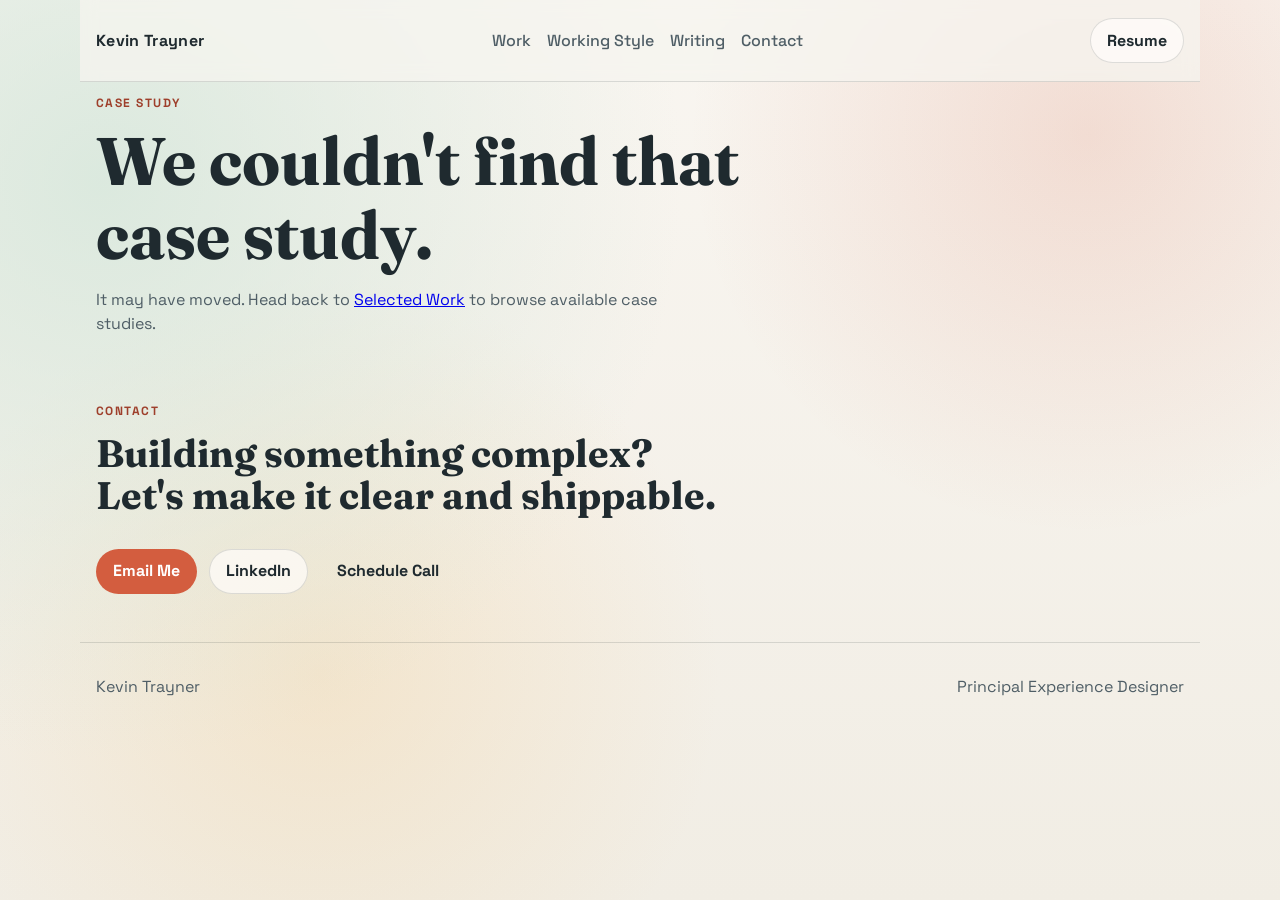
==== case-study.html @ 0db704a4 "Add case study page, fix links, extract shared render logic - Fix LinkedIn URL and resume link to po" ====
<!doctype html>
<html lang="en">
  <head>
    <meta charset="UTF-8" />
    <meta name="viewport" content="width=device-width, initial-scale=1.0" />
    <title>Case Study</title>
    <meta name="description" content="Case study detail." />
    <meta property="og:title" content="Case Study" />
    <meta property="og:description" content="Case study detail." />
    <meta property="og:type" content="website" />
    <link rel="preconnect" href="https://fonts.googleapis.com" />
    <link rel="preconnect" href="https://fonts.gstatic.com" crossorigin />
    <link
      href="https://fonts.googleapis.com/css2?family=Fraunces:opsz,wght@9..144,500;9..144,700&family=Space+Grotesk:wght@400;500;700&display=swap"
      rel="stylesheet"
    />
    <link rel="stylesheet" href="styles.css" />
  </head>
  <body>
    <div class="page-bg" aria-hidden="true"></div>

    <header class="site-header">
      <a class="brand" href="index.html#top" id="brand-name">Portfolio</a>
      <nav class="main-nav" aria-label="Main navigation" id="main-nav"></nav>
      <a class="btn btn-ghost" href="#" id="resume-link" target="_blank" rel="noreferrer">Resume</a>
    </header>

    <main id="top">
      <section class="case-hero reveal" id="case-hero"></section>
      <section class="section reveal" id="case-context"></section>
      <section class="section reveal" id="case-approach"></section>
      <section class="section reveal" id="case-decisions"></section>
      <section class="section reveal" id="case-outcomes"></section>
      <section class="section reveal" id="case-reflection"></section>
    </main>

    <section id="contact" class="contact reveal">
      <p class="section-kicker" id="contact-kicker"></p>
      <h2 id="contact-heading"></h2>
      <div class="contact-links" id="contact-links"></div>
    </section>

    <footer class="site-footer">
      <p id="footer-left"></p>
      <p id="footer-right"></p>
    </footer>

    <script src="content.js"></script>
    <script src="common.js"></script>
    <script src="case-study.js"></script>
  </body>
</html>
---- styles.css ----
:root {
  --bg: #f6f4ef;
  --paper: #fffdfa;
  --ink: #1f2a2f;
  --muted: #4f5e66;
  --accent: #d35d3f;
  --accent-deep: #9e3f2b;
  --line: rgba(31, 42, 47, 0.14);
  --mint: #d4e6da;
  --gold: #f2d19c;
}

* {
  box-sizing: border-box;
}

html,
body {
  margin: 0;
  padding: 0;
}

body {
  font-family: "Space Grotesk", sans-serif;
  color: var(--ink);
  background: var(--bg);
  line-height: 1.5;
  position: relative;
  min-height: 100vh;
}

.page-bg {
  position: fixed;
  inset: 0;
  background:
    radial-gradient(circle at 85% 15%, rgba(211, 93, 63, 0.16), transparent 30%),
    radial-gradient(circle at 8% 20%, rgba(212, 230, 218, 0.8), transparent 42%),
    radial-gradient(circle at 25% 75%, rgba(242, 209, 156, 0.36), transparent 34%),
    linear-gradient(180deg, #f9f6f1 0%, #f1ede4 100%);
  z-index: -1;
}

.site-header {
  max-width: 1120px;
  margin: 0 auto;
  padding: 1.1rem 1rem;
  display: flex;
  align-items: center;
  justify-content: space-between;
  gap: 1rem;
  position: sticky;
  top: 0;
  backdrop-filter: blur(8px);
  background: rgba(246, 244, 239, 0.75);
  border-bottom: 1px solid var(--line);
  z-index: 5;
}

.brand {
  text-decoration: none;
  color: var(--ink);
  font-weight: 700;
  letter-spacing: 0.02em;
}

.main-nav {
  display: flex;
  gap: 1rem;
}

.main-nav a {
  text-decoration: none;
  color: var(--muted);
  font-weight: 500;
}

main,
.contact,
.site-footer {
  max-width: 1120px;
  margin: 0 auto;
  padding: 0 1rem;
}

.hero {
  padding-top: 6rem;
  padding-bottom: 3rem;
}

.eyebrow,
.section-kicker {
  text-transform: uppercase;
  letter-spacing: 0.12em;
  font-size: 0.75rem;
  color: var(--accent-deep);
  font-weight: 700;
}

h1,
h2,
h3 {
  margin-top: 0;
}

h1,
h2 {
  font-family: "Fraunces", serif;
  font-weight: 700;
  line-height: 1.1;
}

h1 {
  font-size: clamp(2rem, 6vw, 4.2rem);
  max-width: 15ch;
  margin-bottom: 1rem;
}

h2 {
  font-size: clamp(1.5rem, 3vw, 2.4rem);
  max-width: 24ch;
}

.hero-copy {
  max-width: 60ch;
  color: var(--muted);
  margin-bottom: 1.4rem;
}

.hero-cta {
  display: flex;
  gap: 0.8rem;
  flex-wrap: wrap;
  margin-bottom: 1.6rem;
}

.hero-signal {
  max-width: 70ch;
  padding: 0.85rem 1rem;
  border: 1px solid var(--line);
  background: rgba(255, 253, 250, 0.72);
  border-radius: 10px;
}

.btn {
  display: inline-flex;
  align-items: center;
  justify-content: center;
  text-decoration: none;
  border-radius: 999px;
  padding: 0.62rem 1rem;
  font-weight: 700;
  border: 1px solid transparent;
}

.btn-primary {
  background: var(--accent);
  color: #fff;
}

.btn-primary:hover {
  background: var(--accent-deep);
}

.btn-ghost {
  color: var(--ink);
  border-color: var(--line);
  background: rgba(255, 253, 250, 0.72);
}

.btn-text {
  color: var(--ink);
}

.proof-bar {
  background: rgba(255, 253, 250, 0.92);
  border: 1px solid var(--line);
  border-radius: 14px;
  padding: 1.1rem;
  display: grid;
  grid-template-columns: repeat(4, 1fr);
  gap: 1rem;
  margin-bottom: 3.2rem;
}

.proof-bar .metric {
  margin: 0;
  font-size: clamp(1.4rem, 2.6vw, 2rem);
  font-family: "Fraunces", serif;
  font-weight: 700;
}

.proof-bar .label {
  margin: 0;
  color: var(--muted);
  font-size: 0.9rem;
}

.section {
  padding: 3rem 0;
}

.section-head {
  margin-bottom: 1.4rem;
}

.section-intro {
  max-width: 64ch;
  color: var(--muted);
}

.profile-signal-grid {
  display: grid;
  grid-template-columns: repeat(2, minmax(0, 1fr));
  gap: 1rem;
  margin-bottom: 1rem;
}

.profile-signal-card {
  border: 1px solid var(--line);
  border-radius: 12px;
  padding: 1rem;
  background: rgba(255, 253, 250, 0.92);
}

.profile-signal-label {
  margin: 0 0 0.4rem;
  color: var(--muted);
  text-transform: uppercase;
  letter-spacing: 0.08em;
  font-size: 0.72rem;
  font-weight: 700;
}

.profile-signal-card h3 {
  margin-bottom: 0.5rem;
}

.strengths-wrap {
  border: 1px solid var(--line);
  border-radius: 12px;
  background: rgba(255, 253, 250, 0.92);
  padding: 0.9rem;
  margin-bottom: 1rem;
}

.strengths-title {
  margin: 0 0 0.65rem;
  color: var(--muted);
  font-weight: 700;
}

.strength-chips {
  display: flex;
  gap: 0.5rem;
  flex-wrap: wrap;
}

.strength-chip {
  display: inline-block;
  padding: 0.32rem 0.62rem;
  border-radius: 999px;
  border: 1px solid var(--line);
  background: #fff;
  font-size: 0.82rem;
  font-weight: 700;
  color: var(--ink);
}

.card-grid {
  display: grid;
  gap: 1rem;
  grid-template-columns: repeat(3, minmax(0, 1fr));
}

.case-card {
  background: var(--paper);
  border: 1px solid var(--line);
  border-radius: 12px;
  padding: 1rem;
  display: flex;
  flex-direction: column;
  gap: 0.75rem;
}

.case-card ul {
  margin: 0;
  padding-left: 1.1rem;
  color: var(--muted);
}

.case-card a {
  margin-top: auto;
  color: var(--accent-deep);
  font-weight: 700;
}

.case-tag {
  margin: 0;
  display: inline-block;
  padding: 0.2rem 0.56rem;
  border: 1px solid var(--line);
  border-radius: 999px;
  font-size: 0.8rem;
  color: var(--muted);
}

.split {
  display: grid;
  gap: 1.4rem;
  grid-template-columns: 1fr 2fr;
}

.leadership-grid {
  display: grid;
  gap: 1rem;
  grid-template-columns: repeat(3, minmax(0, 1fr));
}

.leadership-grid-4 {
  grid-template-columns: repeat(4, minmax(0, 1fr));
}

.process-strip {
  margin-top: 1rem;
  border: 1px solid var(--line);
  border-radius: 12px;
  background: rgba(255, 253, 250, 0.82);
  padding: 0.8rem;
  display: grid;
  gap: 0.75rem;
  grid-template-columns: repeat(5, minmax(0, 1fr));
}

.working-notes {
  border: 1px solid var(--line);
  border-radius: 12px;
  background: rgba(255, 253, 250, 0.9);
  padding: 1rem;
  margin-top: 1rem;
}

.working-notes h3 {
  margin-bottom: 0.7rem;
}

.working-notes ul {
  margin: 0;
  padding-left: 1.2rem;
  color: var(--muted);
}

.process-step {
  display: grid;
  gap: 0.35rem;
  align-content: start;
  padding: 0.4rem;
}

.process-step p {
  margin: 0;
  color: var(--muted);
  font-size: 0.92rem;
}

.process-number {
  width: 1.7rem;
  height: 1.7rem;
  border-radius: 999px;
  border: 1px solid var(--line);
  display: inline-flex;
  align-items: center;
  justify-content: center;
  font-size: 0.78rem;
  font-weight: 700;
  color: var(--accent-deep);
  background: #fff;
}

.leadership-grid article,
.writing-list article {
  border: 1px solid var(--line);
  background: rgba(255, 253, 250, 0.9);
  border-radius: 12px;
  padding: 1rem;
}

.writing-list {
  display: grid;
  grid-template-columns: repeat(3, minmax(0, 1fr));
  gap: 1rem;
}

.writing-list a {
  color: var(--accent-deep);
  font-weight: 700;
}

.testimonial-card {
  display: grid;
  gap: 0.8rem;
}

.testimonial-quote {
  margin: 0;
  font-size: 1.02rem;
}

.testimonial-attribution {
  margin: 0;
  color: var(--muted);
  font-size: 0.9rem;
}

.about-card {
  border: 1px solid var(--line);
  border-radius: 12px;
  padding: 1rem;
  background: rgba(255, 253, 250, 0.9);
  max-width: 80ch;
}

.contact {
  padding-top: 2rem;
  padding-bottom: 3rem;
}

.contact-links {
  display: flex;
  gap: 0.75rem;
  flex-wrap: wrap;
}

.site-footer {
  border-top: 1px solid var(--line);
  padding-top: 1rem;
  padding-bottom: 2rem;
  color: var(--muted);
  display: flex;
  justify-content: space-between;
  gap: 1rem;
  flex-wrap: wrap;
}

.reveal {
  opacity: 0;
  transform: translateY(18px);
  transition: opacity 0.6s ease, transform 0.6s ease;
}

.reveal.is-visible {
  opacity: 1;
  transform: translateY(0);
}

@media (max-width: 980px) {
  .proof-bar {
    grid-template-columns: repeat(2, 1fr);
  }

  .process-strip,
  .leadership-grid-4,
  .profile-signal-grid {
    grid-template-columns: repeat(2, minmax(0, 1fr));
  }

  .card-grid,
  .writing-list,
  .leadership-grid {
    grid-template-columns: 1fr;
  }

  .split {
    grid-template-columns: 1fr;
  }
}

@media (max-width: 760px) {
  .process-strip {
    grid-template-columns: 1fr;
  }

  .profile-signal-grid {
    grid-template-columns: 1fr;
  }

  .site-header {
    flex-wrap: wrap;
    justify-content: center;
    text-align: center;
  }

  .main-nav {
    width: 100%;
    justify-content: center;
    flex-wrap: wrap;
  }

  .hero {
    padding-top: 3.5rem;
  }
}
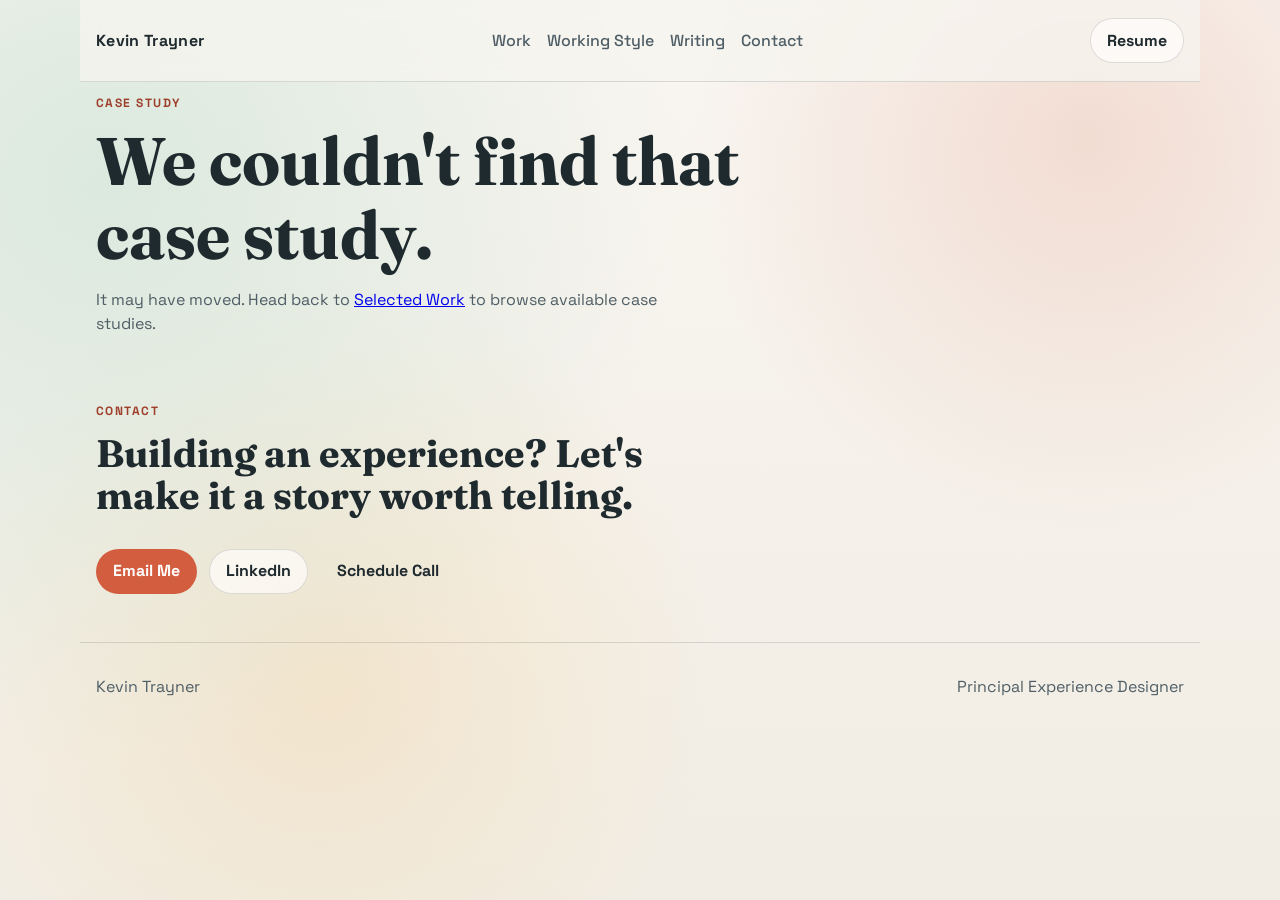
==== commit aba57153: "Add case study image gallery with lightbox, images field, and asset folders" ====
--- a/case-study.html
+++ b/case-study.html
@@ -28,11 +28,19 @@
     <main id="top">
       <section class="case-hero reveal" id="case-hero"></section>
       <section class="section reveal" id="case-context"></section>
+      <section class="section reveal" id="case-gallery"></section>
       <section class="section reveal" id="case-approach"></section>
       <section class="section reveal" id="case-decisions"></section>
       <section class="section reveal" id="case-outcomes"></section>
-      <section class="section reveal" id="case-reflection"></section>
     </main>
+
+    <div class="lightbox" id="lightbox" hidden>
+      <button type="button" class="lightbox-close" id="lightbox-close" aria-label="Close image">&times;</button>
+      <figure class="lightbox-figure">
+        <img id="lightbox-img" src="" alt="" />
+        <figcaption id="lightbox-caption"></figcaption>
+      </figure>
+    </div>
 
     <section id="contact" class="contact reveal">
       <p class="section-kicker" id="contact-kicker"></p>
@@ -48,5 +56,6 @@
     <script src="content.js"></script>
     <script src="common.js"></script>
     <script src="case-study.js"></script>
+    <script src="edit-mode.js"></script>
   </body>
 </html>
--- a/styles.css
+++ b/styles.css
@@ -411,6 +411,108 @@
   font-size: 0.9rem;
 }
 
+.case-gallery {
+  display: grid;
+  gap: 1rem;
+  grid-template-columns: repeat(3, minmax(0, 1fr));
+}
+
+.case-gallery-item {
+  margin: 0;
+}
+
+.case-gallery-thumb {
+  display: block;
+  width: 100%;
+  padding: 0;
+  border: 1px solid var(--line);
+  border-radius: 12px;
+  background: rgba(255, 253, 250, 0.9);
+  overflow: hidden;
+  cursor: zoom-in;
+}
+
+.case-gallery-thumb img {
+  display: block;
+  width: 100%;
+  height: 180px;
+  object-fit: cover;
+}
+
+.case-gallery-item figcaption {
+  margin-top: 0.5rem;
+  color: var(--muted);
+  font-size: 0.85rem;
+}
+
+.lightbox {
+  position: fixed;
+  inset: 0;
+  z-index: 200;
+  display: flex;
+  align-items: center;
+  justify-content: center;
+  padding: 2rem;
+  background: rgba(31, 42, 47, 0.86);
+}
+
+.lightbox[hidden] {
+  display: none;
+}
+
+.lightbox-figure {
+  margin: 0;
+  max-width: min(92vw, 1100px);
+  max-height: 90vh;
+  display: flex;
+  flex-direction: column;
+  gap: 0.6rem;
+}
+
+.lightbox-figure img {
+  max-width: 100%;
+  max-height: 80vh;
+  border-radius: 8px;
+  object-fit: contain;
+}
+
+.lightbox-figure figcaption {
+  color: #f6f4ef;
+  font-size: 0.9rem;
+  text-align: center;
+}
+
+.lightbox-close {
+  position: absolute;
+  top: 1.2rem;
+  right: 1.4rem;
+  width: 2.4rem;
+  height: 2.4rem;
+  border-radius: 999px;
+  border: 1px solid rgba(255, 255, 255, 0.4);
+  background: rgba(255, 255, 255, 0.08);
+  color: #fff;
+  font-size: 1.4rem;
+  line-height: 1;
+  cursor: pointer;
+}
+
+body.lightbox-open {
+  overflow: hidden;
+}
+
+@media (max-width: 980px) {
+  .case-gallery {
+    grid-template-columns: repeat(2, minmax(0, 1fr));
+  }
+}
+
+@media (max-width: 760px) {
+  .case-gallery {
+    grid-template-columns: 1fr;
+  }
+}
+
 .about-card {
   border: 1px solid var(--line);
   border-radius: 12px;
@@ -474,6 +576,62 @@
   }
 }
 
+.edit-mode-active [data-edit] {
+  cursor: text;
+  border-radius: 4px;
+}
+
+.edit-mode-active [data-edit]:hover,
+.edit-mode-active [data-edit]:focus {
+  outline: 1px dashed var(--accent);
+  outline-offset: 2px;
+}
+
+.edit-toolbar {
+  position: fixed;
+  right: 1rem;
+  bottom: 1rem;
+  z-index: 9999;
+  display: flex;
+  align-items: center;
+  gap: 0.5rem;
+  padding: 0.6rem 0.8rem;
+  background: var(--paper);
+  border: 1px solid var(--line);
+  border-radius: 12px;
+  box-shadow: 0 6px 20px rgba(31, 42, 47, 0.18);
+  font-family: "Space Grotesk", sans-serif;
+  font-size: 0.85rem;
+}
+
+.edit-toolbar button {
+  font-family: inherit;
+  font-size: 0.85rem;
+  font-weight: 700;
+  border-radius: 999px;
+  border: 1px solid var(--line);
+  background: #fff;
+  color: var(--ink);
+  padding: 0.4rem 0.8rem;
+  cursor: pointer;
+}
+
+.edit-toolbar button:disabled {
+  cursor: not-allowed;
+  opacity: 0.5;
+}
+
+.edit-toolbar .edit-toolbar-toggle {
+  background: var(--accent);
+  color: #fff;
+  border-color: transparent;
+}
+
+.edit-toolbar .edit-toolbar-status {
+  color: var(--muted);
+  max-width: 22ch;
+}
+
 @media (max-width: 760px) {
   .process-strip {
     grid-template-columns: 1fr;
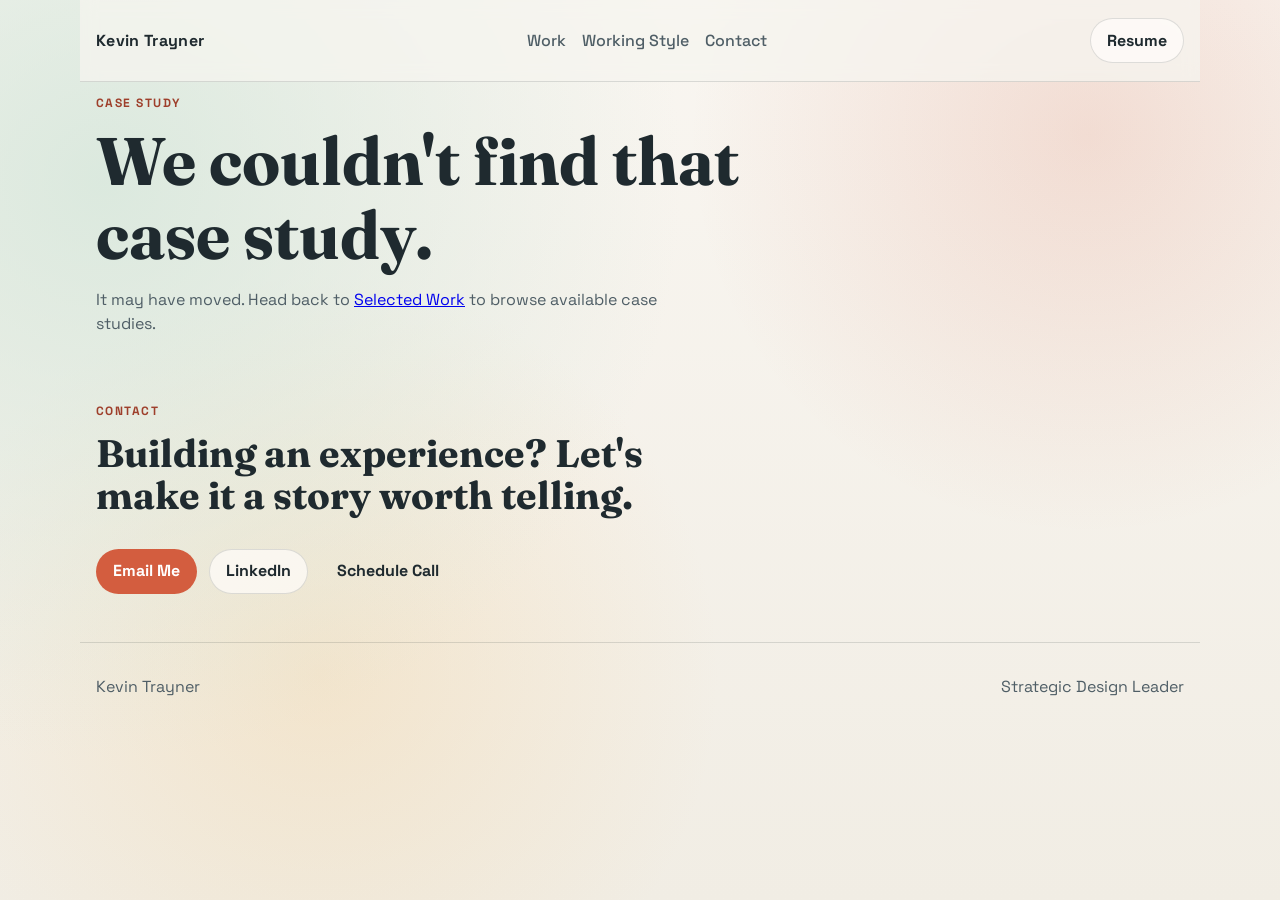
==== commit 5e1a474e: "Fix static meta tags for crawlers and social share previews" ====
--- a/case-study.html
+++ b/case-study.html
@@ -3,10 +3,10 @@
   <head>
     <meta charset="UTF-8" />
     <meta name="viewport" content="width=device-width, initial-scale=1.0" />
-    <title>Case Study</title>
-    <meta name="description" content="Case study detail." />
-    <meta property="og:title" content="Case Study" />
-    <meta property="og:description" content="Case study detail." />
+    <title>Case Study | Kevin Trayner, Principal Experience Designer</title>
+    <meta name="description" content="Case study detail from Kevin Trayner's design portfolio: principal experience design leadership focused on strategy, systems, and measurable outcomes." />
+    <meta property="og:title" content="Case Study | Kevin Trayner, Principal Experience Designer" />
+    <meta property="og:description" content="Strategic design and product leadership portfolio for hiring managers and design leaders." />
     <meta property="og:type" content="website" />
     <link rel="preconnect" href="https://fonts.googleapis.com" />
     <link rel="preconnect" href="https://fonts.gstatic.com" crossorigin />
--- a/styles.css
+++ b/styles.css
@@ -376,8 +376,7 @@
   background: #fff;
 }
 
-.leadership-grid article,
-.writing-list article {
+.leadership-grid article {
   border: 1px solid var(--line);
   background: rgba(255, 253, 250, 0.9);
   border-radius: 12px;
@@ -388,11 +387,6 @@
   display: grid;
   grid-template-columns: repeat(3, minmax(0, 1fr));
   gap: 1rem;
-}
-
-.writing-list a {
-  color: var(--accent-deep);
-  font-weight: 700;
 }
 
 .testimonial-card {
@@ -436,7 +430,7 @@
   display: block;
   width: 100%;
   height: 180px;
-  object-fit: cover;
+  object-fit: contain;
 }
 
 .case-gallery-item figcaption {
